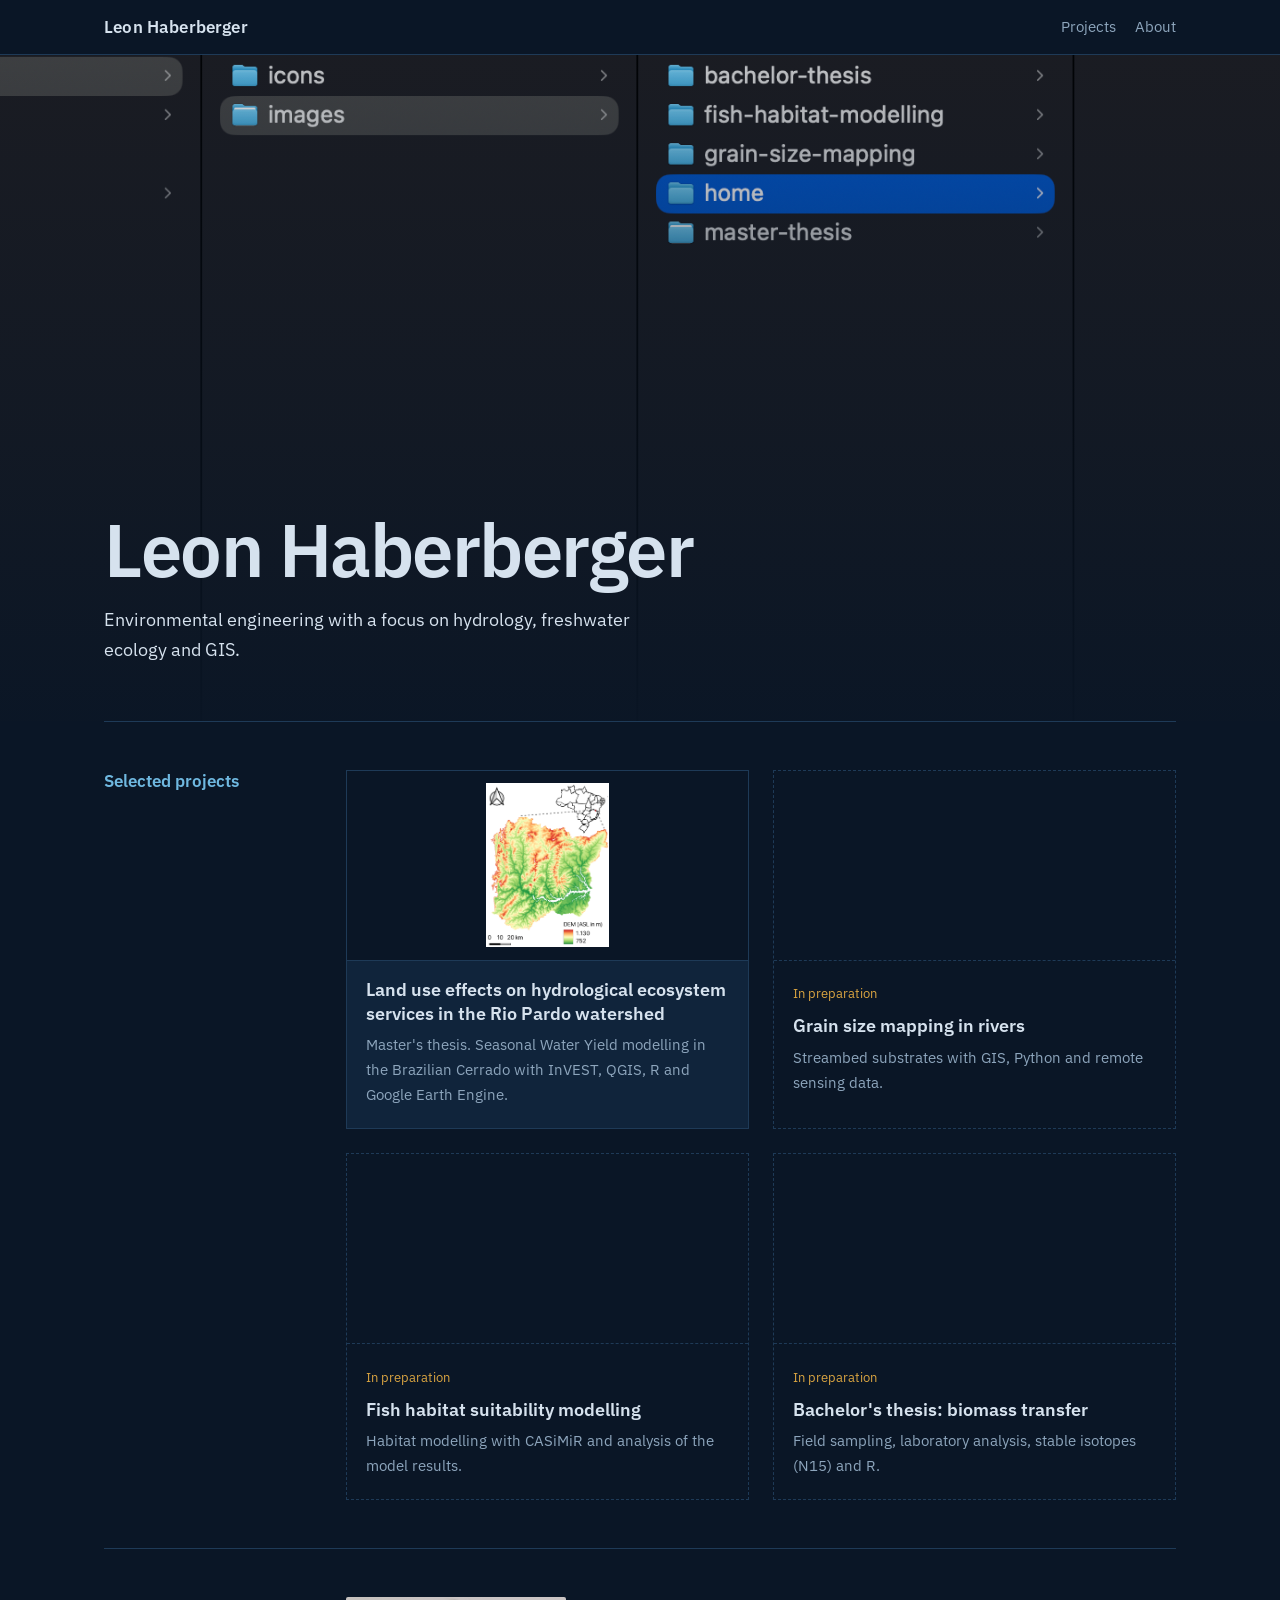
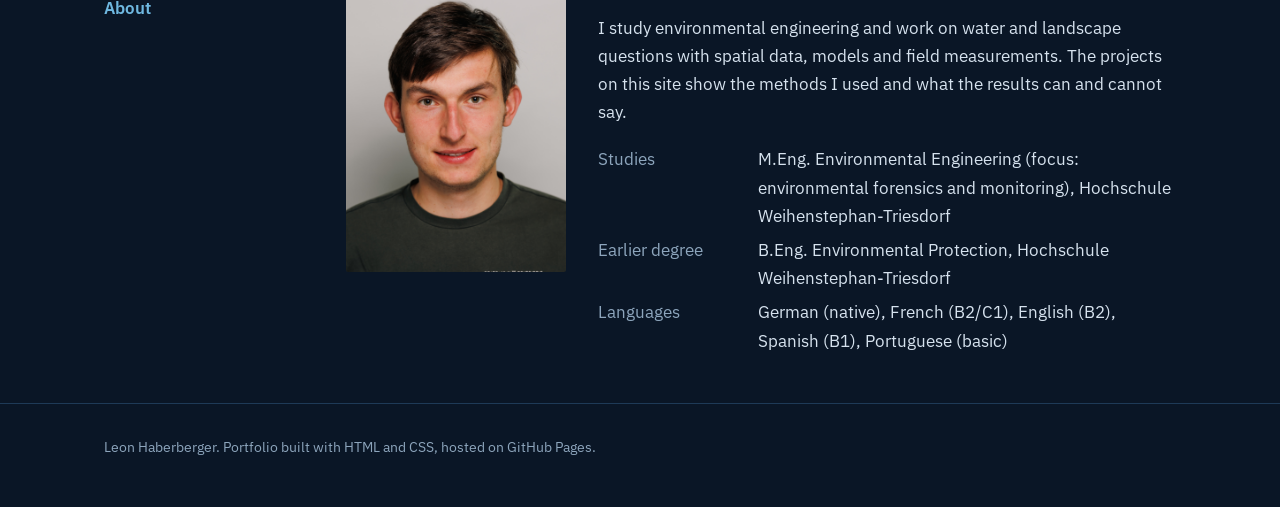
==== index.html @ 20374d15 "Add start page" ====
<!DOCTYPE html>
<html lang="en">
<head>
  <meta charset="utf-8">
  <meta name="viewport" content="width=device-width, initial-scale=1">
  <title>Leon Haberberger | Environmental engineering, hydrology and GIS</title>
  <meta name="description" content="Portfolio of Leon Haberberger: hydrology, freshwater ecology, GIS and remote sensing projects.">
  <link rel="preconnect" href="https://fonts.googleapis.com">
  <link rel="preconnect" href="https://fonts.gstatic.com" crossorigin>
  <link rel="stylesheet" href="https://fonts.googleapis.com/css2?family=IBM+Plex+Mono:wght@500&family=IBM+Plex+Sans:wght@400;600&display=swap">
  <link rel="stylesheet" href="css/style.css">
  <link rel="stylesheet" href="css/home.css">
</head>
<body>

<header class="site">
  <div class="wrap">
    <strong>Leon Haberberger</strong>
    <nav aria-label="Page sections">
      <a href="#projects">Projects</a>
      <a href="#about">About</a>
    </nav>
  </div>
</header>

<!-- Titelbild: Datei assets/images/home/hero-fieldwork.jpg -->
<div class="cover">
  <img class="cover-img" src="assets/images/home/hero-fieldwork.jpg" alt="Field work in a river landscape" onerror="this.remove()">
  <div class="wrap">
    <h1>Leon Haberberger</h1>
    <p class="lead">Environmental engineering with a focus on hydrology, freshwater ecology and GIS.</p>
  </div>
</div>

<main class="wrap">

  <section id="projects">
    <h2>Selected projects</h2>
    <div class="body">
      <div class="cards">

        <a class="card" href="projects/master-thesis/">
          <img src="assets/images/master-thesis/location_studyarea.png" alt="Elevation model of the Rio Pardo watershed" loading="lazy">
          <div class="txt">
            <h3>Land use effects on hydrological ecosystem services in the Rio Pardo watershed</h3>
            <p>Master's thesis. Seasonal Water Yield modelling in the Brazilian Cerrado with InVEST, QGIS, R and Google Earth Engine.</p>
          </div>
        </a>

        <div class="card soon">
          <div class="ph"></div>
          <div class="txt">
            <span class="tag">In preparation</span>
            <h3>Grain size mapping in rivers</h3>
            <p>Streambed substrates with GIS, Python and remote sensing data.</p>
          </div>
        </div>

        <div class="card soon">
          <div class="ph"></div>
          <div class="txt">
            <span class="tag">In preparation</span>
            <h3>Fish habitat suitability modelling</h3>
            <p>Habitat modelling with CASiMiR and analysis of the model results.</p>
          </div>
        </div>

        <div class="card soon">
          <div class="ph"></div>
          <div class="txt">
            <span class="tag">In preparation</span>
            <h3>Bachelor's thesis: biomass transfer</h3>
            <p>Field sampling, laboratory analysis, stable isotopes (N15) and R.</p>
          </div>
        </div>

      </div>
    </div>
  </section>

  <section id="about">
    <h2>About</h2>
    <div class="body about">
      <!-- Porträt: Datei assets/images/home/portrait.jpg -->
      <figure>
        <img src="assets/images/home/portrait.jpg" alt="Portrait of Leon Haberberger" onerror="this.parentElement.remove()">
      </figure>
      <div>
        <p>I study environmental engineering and work on water and landscape questions with spatial data, models and field measurements. The projects on this site show the methods I used and what the results can and cannot say.</p>
        <dl>
          <dt>Studies</dt><dd>M.Eng. Environmental Engineering (focus: environmental forensics and monitoring), Hochschule Weihenstephan-Triesdorf</dd>
          <dt>Earlier degree</dt><dd>B.Eng. Environmental Protection, Hochschule Weihenstephan-Triesdorf</dd>
          <dt>Languages</dt><dd>German (native), French (B2/C1), English (B2), Spanish (B1), Portuguese (basic)</dd>
        </dl>
      </div>
    </div>
  </section>

</main>

<footer>
  <div class="wrap">Leon Haberberger. Portfolio built with HTML and CSS, hosted on GitHub Pages.</div>
</footer>

</body>
</html>
---- css/style.css ----
/* Technical GIS – gemeinsames Stylesheet für alle Seiten */
:root {
  --bg: #0a1626;      /* Seitenhintergrund */
  --panel: #10243b;   /* Flächen, Tabellen */
  --line: #1e3a57;    /* Linien, Rahmen */
  --text: #d6e2ee;
  --muted: #8da5bc;
  --blue: #6fb8e0;    /* Links, Abschnittstitel */
  --amber: #d9a441;   /* Hervorhebung Forest Plantation */
  --max: 1120px;
}
* { box-sizing: border-box; }
html { color-scheme: dark; scroll-behavior: smooth; }
body {
  margin: 0; background: var(--bg); color: var(--text);
  font: 400 1.0625rem/1.65 "IBM Plex Sans", system-ui, -apple-system, "Segoe UI", sans-serif;
}
a { color: var(--blue); }
a:focus-visible, summary:focus-visible { outline: 2px solid var(--amber); outline-offset: 3px; }
.wrap { max-width: var(--max); margin: 0 auto; padding: 0 1.5rem; }

/* Kopfzeile */
.site { border-bottom: 1px solid var(--line); background: var(--bg); position: sticky; top: 0; z-index: 5; }
.site .wrap { display: flex; justify-content: space-between; align-items: center; gap: 1rem; padding-top: .8rem; padding-bottom: .8rem; flex-wrap: wrap; }
.site strong { font-weight: 600; letter-spacing: .01em; }
.site nav { display: flex; gap: 1.2rem; font-size: .95rem; flex-wrap: wrap; }
.site nav a { color: var(--muted); text-decoration: none; }
.site nav a:hover { color: var(--text); }

/* Hero: Karte zuerst */
.hero { display: grid; grid-template-columns: 1.05fr 1fr; gap: 3rem; align-items: center; padding: 4rem 0 3.5rem; }
h1 { font-size: clamp(2rem, 4.4vw, 3.3rem); line-height: 1.1; font-weight: 600; letter-spacing: -.02em; margin: 0 0 1.2rem; }
.lead { color: var(--muted); max-width: 36rem; margin: 0 0 2rem; }
.facts { display: grid; grid-template-columns: repeat(3, 1fr); gap: 1rem; margin: 0; border-top: 1px solid var(--line); padding-top: 1rem; }
.facts dt { color: var(--muted); font-size: .85rem; line-height: 1.3; }
.facts dd { margin: .25rem 0 0; font: 500 1.35rem/1.2 "IBM Plex Mono", ui-monospace, Menlo, monospace; }
.hero figure img { background: none; }

/* Abschnitte: Titel links, Inhalt rechts */
section { display: grid; grid-template-columns: 210px 1fr; gap: 2rem; border-top: 1px solid var(--line); padding: 3rem 0; }
h2 { font-size: 1.05rem; font-weight: 600; color: var(--blue); margin: 0; line-height: 1.4; }
.body > :first-child { margin-top: 0; }
.body p, .body ul, .body ol { max-width: 68ch; }
.body ul { padding-left: 1.2rem; }
.body li { margin-bottom: .4rem; }

/* Tools */
.tags { list-style: none; padding: 0 !important; display: flex; flex-wrap: wrap; gap: .5rem; }
.tags li { border: 1px solid var(--line); background: var(--panel); border-radius: 3px; padding: .15rem .65rem; font-size: .92rem; margin: 0; }

/* Workflow: echte Abfolge */
.steps { list-style: none; padding: 0 !important; margin: 0; counter-reset: s; border-left: 2px solid var(--line); }
.steps li { counter-increment: s; position: relative; padding: 0 0 1.4rem 1.6rem; margin: 0; }
.steps li::before { content: counter(s); position: absolute; left: -.8rem; top: 0; width: 1.4rem; height: 1.4rem; border-radius: 50%; background: var(--bg); border: 2px solid var(--blue); font-size: .75rem; text-align: center; line-height: 1.1rem; }
.steps b { display: block; font-weight: 600; }
pre { background: var(--panel); border: 1px solid var(--line); padding: .8rem 1rem; overflow-x: auto; font: .9rem/1.5 "IBM Plex Mono", ui-monospace, Menlo, monospace; max-width: 68ch; }

/* Ergebnisse */
.figs { display: grid; grid-template-columns: 1fr 1fr; gap: 1.5rem; margin: 1.5rem 0; }
figure { margin: 0; }
figure img { width: 100%; height: auto; display: block; background: #fff; border-radius: 2px; min-height: 80px; }
figcaption { color: var(--muted); font-size: .88rem; line-height: 1.5; margin-top: .5rem; }
.wide { grid-column: 1 / -1; }
.tbl { overflow-x: auto; margin: 1.5rem 0; }
table { border-collapse: collapse; width: 100%; font-size: .95rem; }
caption { text-align: left; color: var(--muted); font-size: .88rem; padding-bottom: .5rem; }
th, td { padding: .5rem .8rem; border-bottom: 1px solid var(--line); text-align: right; }
th:first-child, td:first-child { text-align: left; }
thead th { font-weight: 600; background: var(--panel); }
tr.fp td { color: var(--amber); font-weight: 600; }
td { font-family: "IBM Plex Mono", ui-monospace, Menlo, monospace; }
td:first-child { font-family: inherit; }

/* Kompetenzen */
.skills { display: grid; grid-template-columns: 1fr 1fr; gap: 1.2rem 2rem; margin: 0; }
.skills dt { font-weight: 600; }
.skills dd { margin: .1rem 0 0; color: var(--muted); font-size: .95rem; }

footer { border-top: 1px solid var(--line); padding: 2rem 0 3rem; color: var(--muted); font-size: .88rem; }

@media (max-width: 820px) {
  .hero, section, .figs, .skills { grid-template-columns: 1fr; }
  .hero { gap: 2rem; padding-top: 2.5rem; }
  section { gap: 1rem; padding: 2rem 0; }
  .facts { grid-template-columns: 1fr; }
}
---- css/home.css ----
/* Startseite: ergänzt style.css, ersetzt es nicht */

/* Titelbild mit Feldarbeit-Foto; ohne Foto bleibt der dunkelblaue Verlauf */
.cover { position: relative; min-height: 74vh; display: flex; align-items: flex-end; overflow: hidden;
  background: linear-gradient(160deg, #123150, var(--bg)); }
.cover-img { position: absolute; inset: 0; width: 100%; height: 100%; object-fit: cover; }
.cover::after { content: ""; position: absolute; inset: 0;
  background: linear-gradient(to top, rgba(10,22,38,.95) 0%, rgba(10,22,38,.55) 45%, rgba(10,22,38,.15) 100%); }
.cover .wrap { position: relative; z-index: 1; width: 100%; padding-bottom: 3.5rem; padding-top: 6rem; }
.cover h1 { font-size: clamp(2.4rem, 6.5vw, 4.6rem); margin-bottom: .8rem; }
.cover .lead { color: var(--text); font-size: 1.15rem; margin: 0; }

/* Projektkarten */
.cards { display: grid; grid-template-columns: 1fr 1fr; gap: 1.5rem; }
.card { display: flex; flex-direction: column; border: 1px solid var(--line); background: var(--panel); color: inherit; text-decoration: none; }
a.card:hover { border-color: var(--blue); }
.card img { width: 100%; height: 190px; object-fit: contain; background: var(--bg); padding: .8rem; border-bottom: 1px solid var(--line); }
.card .ph { height: 190px; background: var(--bg); border-bottom: 1px dashed var(--line); }
.card .txt { padding: 1.1rem 1.2rem 1.3rem; }
.card h3 { font-size: 1.1rem; line-height: 1.35; margin: 0 0 .4rem; font-weight: 600; }
.card p { margin: 0; color: var(--muted); font-size: .95rem; }
.card .tag { display: inline-block; font-size: .82rem; margin-bottom: .6rem; color: var(--amber); }
.card.soon { border-style: dashed; background: transparent; }

/* Über mich */
.about { display: grid; grid-template-columns: 220px 1fr; gap: 2rem; align-items: start; }
.about figure img { aspect-ratio: 4 / 5; object-fit: cover; background: var(--panel); }
.about dl { margin: 1.2rem 0 0; display: grid; grid-template-columns: 9rem 1fr; gap: .4rem 1rem; }
.about dt { color: var(--muted); }
.about dd { margin: 0; }

@media (max-width: 820px) {
  .cards, .about { grid-template-columns: 1fr; }
  .about figure { max-width: 220px; }
  .about dl { grid-template-columns: 1fr; gap: 0; }
  .about dd { margin-bottom: .6rem; }
  .cover { min-height: 62vh; }
}
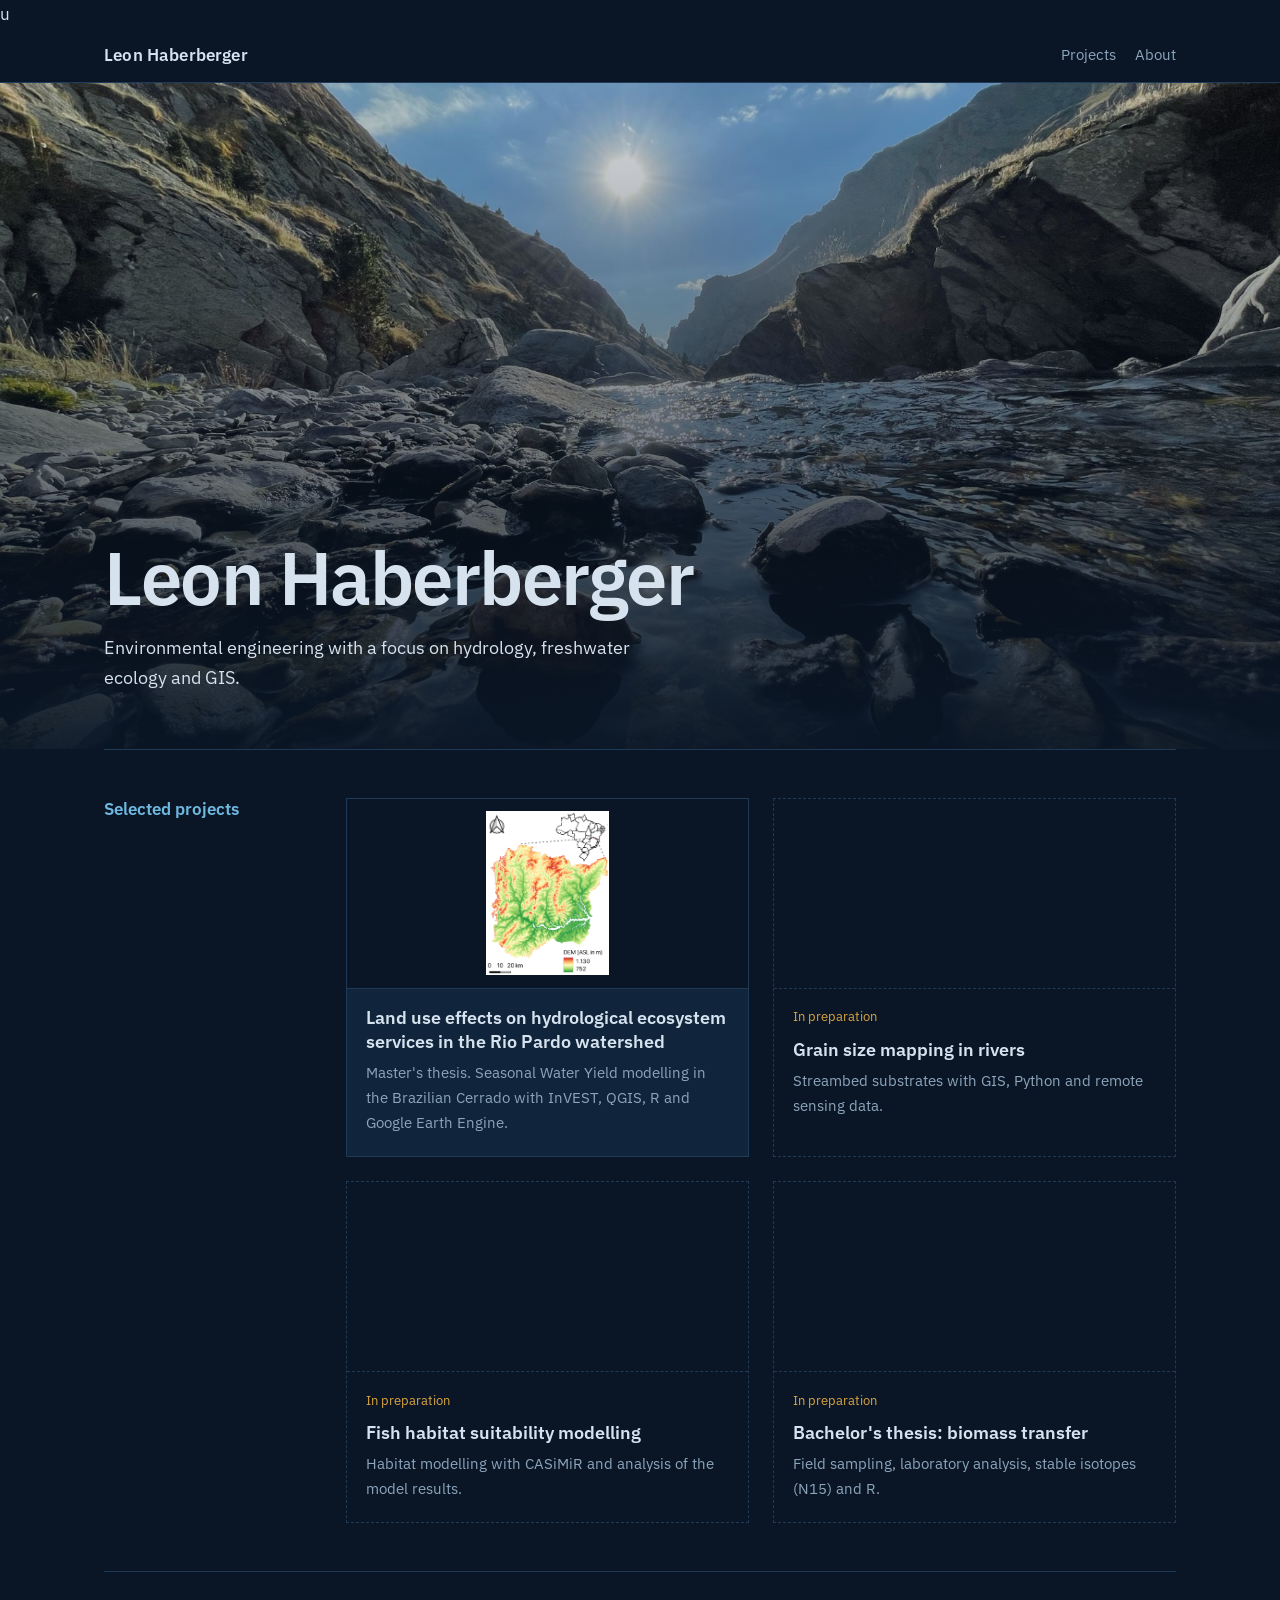
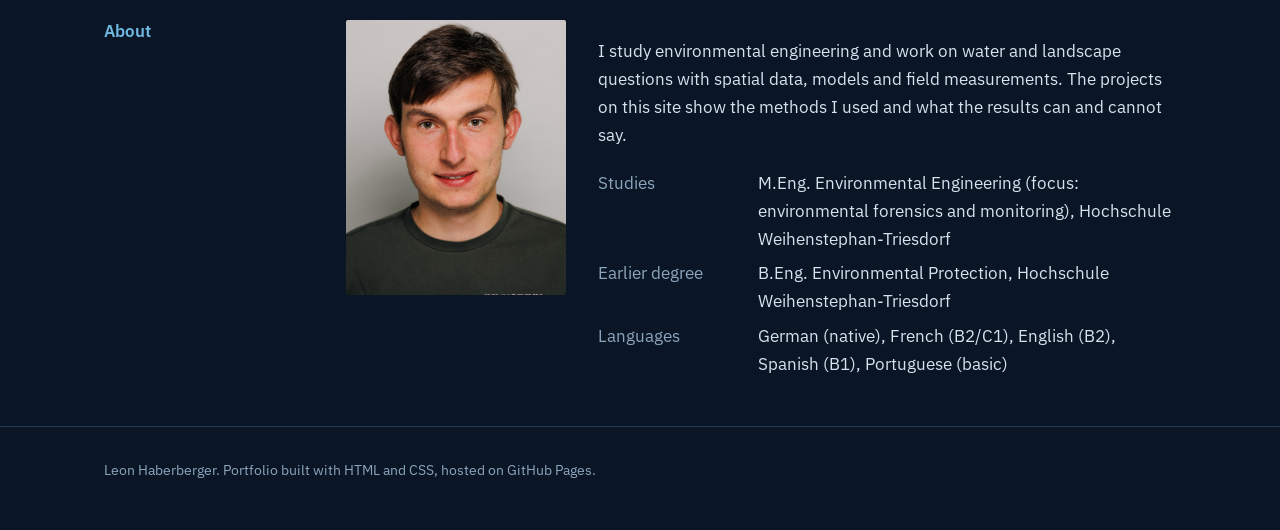
==== commit 9c20320a: "added CV brief section and link to CV(PDF) not in" ====
--- a/index.html
+++ b/index.html
@@ -1,4 +1,4 @@
-<!DOCTYPE html>
+u<!DOCTYPE html>
 <html lang="en">
 <head>
   <meta charset="utf-8">
--- a/css/home.css
+++ b/css/home.css
@@ -36,3 +36,10 @@
   .about dd { margin-bottom: .6rem; }
   .cover { min-height: 62vh; }
 }
+
+/* Erfahrung */
+.exp { margin: 0 0 1.5rem; display: grid; grid-template-columns: 10rem 1fr; gap: 0 1.5rem; max-width: 68ch; }
+.exp dt { color: var(--muted); font-size: .95rem; padding-top: .1rem; }
+.exp dd { margin: 0 0 1.2rem; }
+.exp b { display: block; font-weight: 600; }
+@media (max-width: 820px) { .exp { grid-template-columns: 1fr; } .exp dd { margin-bottom: 1rem; } }
